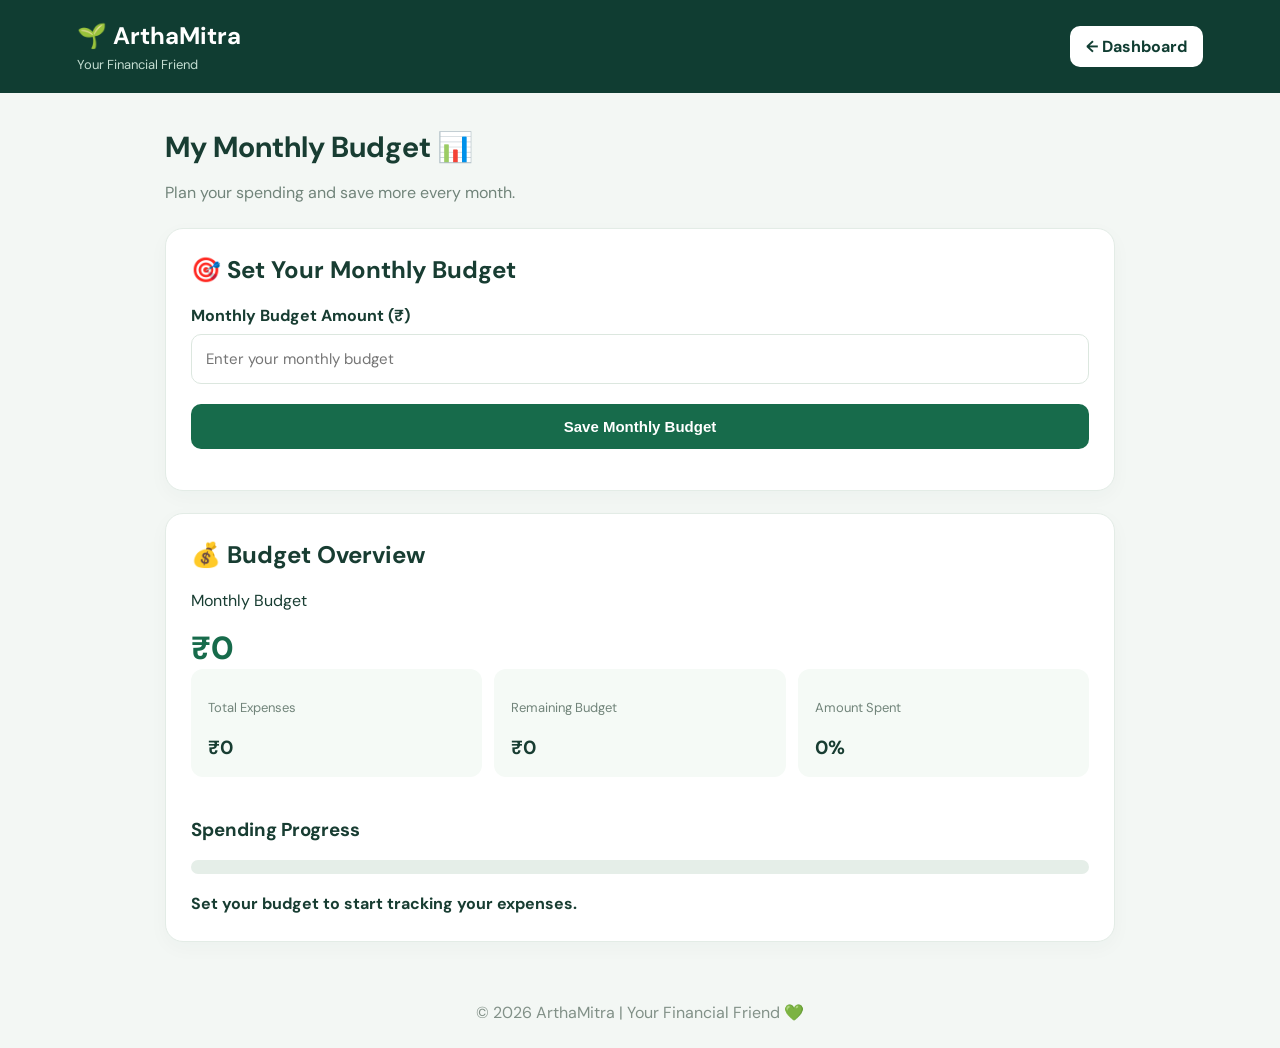
==== frontend/budget.html @ c3c99e1a "Create budget.html" ====
<!DOCTYPE html>
<html lang="en">
<head>
    <meta charset="UTF-8">
    <meta name="viewport" content="width=device-width, initial-scale=1.0">
    <meta name="theme-color" content="#103d32">

    <title>ArthaMitra | Monthly Budget</title>

    <link rel="preconnect" href="https://fonts.googleapis.com">
    <link href="https://fonts.googleapis.com/css2?family=DM+Sans:wght@400;500;600;700;800&display=swap" rel="stylesheet">

    <style>
        * {
            box-sizing: border-box;
        }

        body {
            margin: 0;
            font-family: 'DM Sans', sans-serif;
            background: #f3f7f4;
            color: #183d32;
        }

        header {
            background: #103d32;
            color: white;
            padding: 20px 6%;
            display: flex;
            justify-content: space-between;
            align-items: center;
        }

        header h2 {
            margin: 0;
        }

        header p {
            color: #c4ded2;
            font-size: 13px;
            margin: 5px 0 0;
        }

        .back-btn {
            background: white;
            color: #103d32;
            text-decoration: none;
            padding: 10px 16px;
            border-radius: 10px;
            font-weight: 700;
        }

        .container {
            width: min(950px, 92%);
            margin: 35px auto;
        }

        .welcome {
            margin-bottom: 25px;
        }

        .welcome h1 {
            font-size: 29px;
            margin-bottom: 8px;
        }

        .welcome p {
            color: #71847a;
        }

        .card {
            background: white;
            border: 1px solid #e3ece6;
            border-radius: 18px;
            padding: 25px;
            margin-bottom: 22px;
            box-shadow: 0 6px 20px #173d3208;
        }

        .card h2 {
            margin-top: 0;
        }

        label {
            display: block;
            font-weight: 700;
            margin: 16px 0 8px;
        }

        input {
            width: 100%;
            padding: 14px;
            border: 1px solid #dce7df;
            border-radius: 10px;
            font-size: 15px;
            font-family: inherit;
        }

        button {
            border: none;
            background: #176b4b;
            color: white;
            padding: 14px 20px;
            border-radius: 10px;
            font-weight: 700;
            font-size: 15px;
            cursor: pointer;
        }

        .set-btn {
            width: 100%;
            margin-top: 20px;
        }

        .budget-amount {
            font-size: 32px;
            font-weight: 800;
            color: #176b4b;
        }

        .overview-grid {
            display: grid;
            grid-template-columns: repeat(3, 1fr);
            gap: 12px;
        }

        .overview-item {
            background: #f5faf6;
            padding: 17px;
            border-radius: 12px;
        }

        .overview-item p {
            color: #71847a;
            font-size: 13px;
        }

        .overview-item h3 {
            font-size: 19px;
            margin-bottom: 0;
        }

        .progress-bg {
            height: 14px;
            background: #e5eee8;
            border-radius: 20px;
            overflow: hidden;
        }

        #budgetProgress {
            width: 0%;
            height: 100%;
            background: #26945e;
            transition: width 0.3s;
        }

        #budgetAlert {
            margin-top: 18px;
            font-weight: 700;
            line-height: 1.5;
        }

        footer {
            text-align: center;
            padding: 25px;
            color: #829188;
        }

        @media(max-width: 600px) {
            .overview-grid {
                grid-template-columns: 1fr;
            }

            .card {
                padding: 20px;
            }

            .welcome h1 {
                font-size: 24px;
            }

            header {
                padding: 16px 5%;
            }

            .back-btn {
                font-size: 12px;
                padding: 9px;
            }
        }
    </style>
</head>

<body>

<header>
    <div>
        <h2>🌱 ArthaMitra</h2>
        <p>Your Financial Friend</p>
    </div>

    <a href="dashboard.html" class="back-btn">
        ← Dashboard
    </a>
</header>

<main class="container">

    <section class="welcome">
        <h1>My Monthly Budget 📊</h1>
        <p>Plan your spending and save more every month.</p>
    </section>

    <section class="card">

        <h2>🎯 Set Your Monthly Budget</h2>

        <form id="budgetForm">

            <label for="budgetAmount">
                Monthly Budget Amount (₹)
            </label>

            <input
                type="number"
                id="budgetAmount"
                min="1"
                step="0.01"
                placeholder="Enter your monthly budget"
                required
            >

            <button type="submit" class="set-btn">
                Save Monthly Budget
            </button>

        </form>

        <p id="budgetMessage"></p>

    </section>

    <section class="card">

        <h2>💰 Budget Overview</h2>

        <p>Monthly Budget</p>
        <div class="budget-amount" id="monthlyBudget">₹0</div>

        <div class="overview-grid">

            <div class="overview-item">
                <p>Total Expenses</p>
                <h3 id="monthlyExpenses">₹0</h3>
            </div>

            <div class="overview-item">
                <p>Remaining Budget</p>
                <h3 id="remainingBudget">₹0</h3>
            </div>

            <div class="overview-item">
                <p>Amount Spent</p>
                <h3 id="budgetPercentage">0%</h3>
            </div>

        </div>

        <br>

        <h3>Spending Progress</h3>

        <div class="progress-bg">
            <div id="budgetProgress"></div>
        </div>

        <div id="budgetAlert">
            Set your budget to start tracking your expenses.
        </div>

    </section>

</main>

<footer>
    © 2026 ArthaMitra | Your Financial Friend 💚
</footer>

<script src="js/api.js"></script>
<script src="js/budget.js"></script>

</body>
</html>
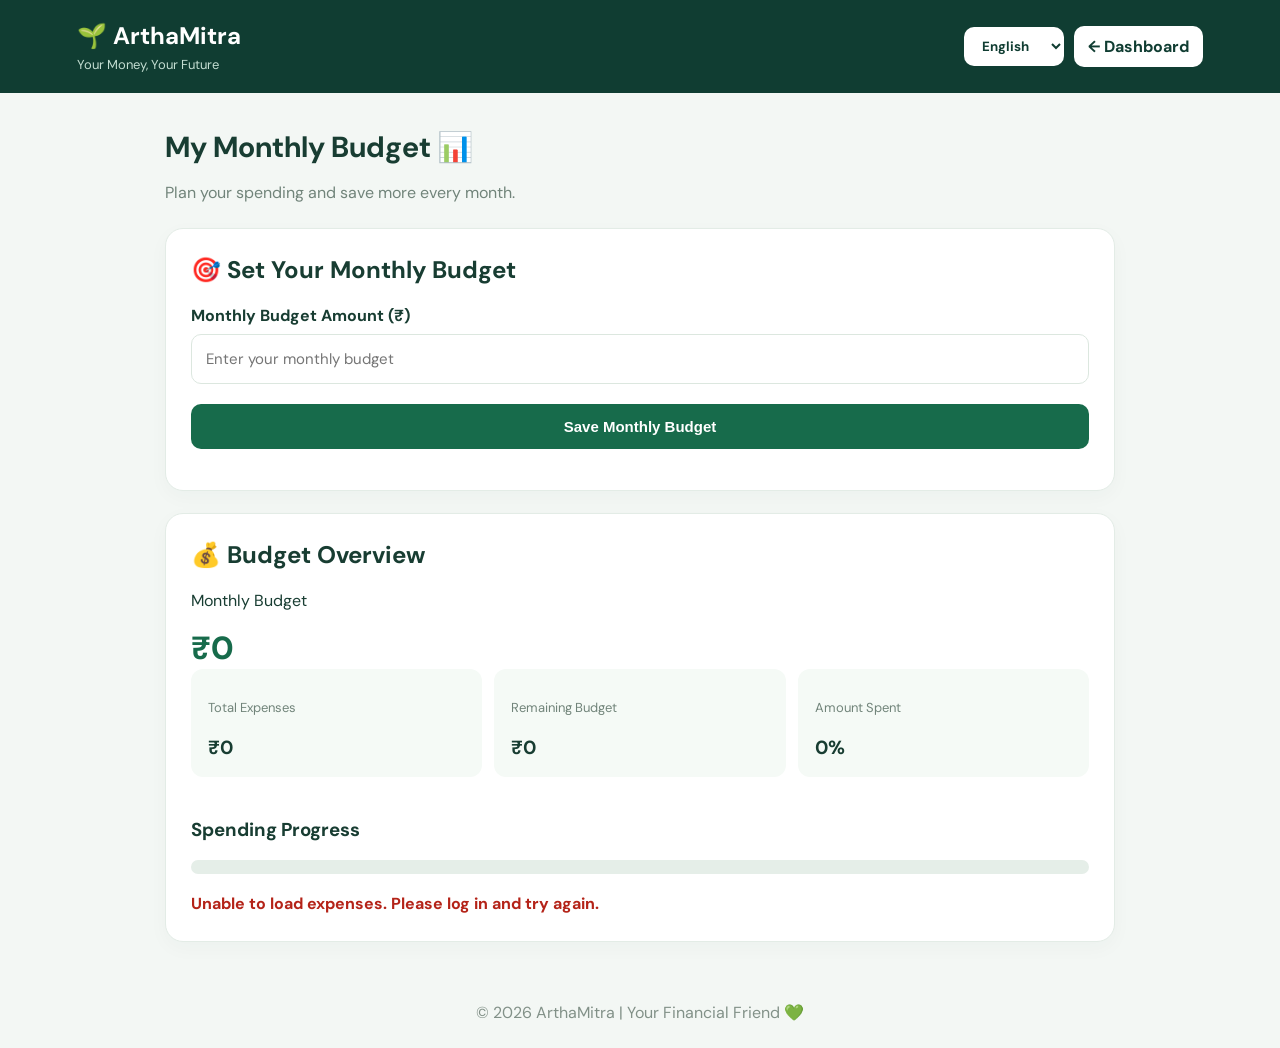
==== commit efe84b8c: "Update budget.html" ====
--- a/frontend/budget.html
+++ b/frontend/budget.html
@@ -5,16 +5,13 @@
     <meta charset="UTF-8">
     <meta name="viewport" content="width=device-width, initial-scale=1.0">
     <meta name="theme-color" content="#103d32">
-
     <title>ArthaMitra | Monthly Budget</title>
 
     <link rel="preconnect" href="https://fonts.googleapis.com">
     <link href="https://fonts.googleapis.com/css2?family=DM+Sans:wght@400;500;600;700;800&display=swap" rel="stylesheet">
 
     <style>
-        * {
-            box-sizing: border-box;
-        }
+        * { box-sizing: border-box; }
 
         body {
             margin: 0;
@@ -30,25 +27,28 @@
             display: flex;
             justify-content: space-between;
             align-items: center;
-        }
-
-        header h2 {
-            margin: 0;
-        }
-
-        header p {
-            color: #c4ded2;
-            font-size: 13px;
-            margin: 5px 0 0;
-        }
-
-        .back-btn {
+            gap: 12px;
+            flex-wrap: wrap;
+        }
+
+        header h2 { margin: 0; }
+        header p { color: #c4ded2; font-size: 13px; margin: 5px 0 0; }
+
+        .header-actions {
+            display: flex;
+            align-items: center;
+            gap: 10px;
+        }
+
+        .back-btn, .language-select {
             background: white;
             color: #103d32;
             text-decoration: none;
-            padding: 10px 16px;
+            padding: 10px 14px;
             border-radius: 10px;
             font-weight: 700;
+            border: none;
+            font-family: inherit;
         }
 
         .container {
@@ -56,18 +56,9 @@
             margin: 35px auto;
         }
 
-        .welcome {
-            margin-bottom: 25px;
-        }
-
-        .welcome h1 {
-            font-size: 29px;
-            margin-bottom: 8px;
-        }
-
-        .welcome p {
-            color: #71847a;
-        }
+        .welcome { margin-bottom: 25px; }
+        .welcome h1 { font-size: 29px; margin-bottom: 8px; }
+        .welcome p { color: #71847a; }
 
         .card {
             background: white;
@@ -78,9 +69,7 @@
             box-shadow: 0 6px 20px #173d3208;
         }
 
-        .card h2 {
-            margin-top: 0;
-        }
+        .card h2 { margin-top: 0; }
 
         label {
             display: block;
@@ -108,10 +97,7 @@
             cursor: pointer;
         }
 
-        .set-btn {
-            width: 100%;
-            margin-top: 20px;
-        }
+        .set-btn { width: 100%; margin-top: 20px; }
 
         .budget-amount {
             font-size: 32px;
@@ -131,15 +117,8 @@
             border-radius: 12px;
         }
 
-        .overview-item p {
-            color: #71847a;
-            font-size: 13px;
-        }
-
-        .overview-item h3 {
-            font-size: 19px;
-            margin-bottom: 0;
-        }
+        .overview-item p { color: #71847a; font-size: 13px; }
+        .overview-item h3 { font-size: 19px; margin-bottom: 0; }
 
         .progress-bg {
             height: 14px;
@@ -155,11 +134,7 @@
             transition: width 0.3s;
         }
 
-        #budgetAlert {
-            margin-top: 18px;
-            font-weight: 700;
-            line-height: 1.5;
-        }
+        #budgetAlert { margin-top: 18px; font-weight: 700; line-height: 1.5; }
 
         footer {
             text-align: center;
@@ -168,26 +143,11 @@
         }
 
         @media(max-width: 600px) {
-            .overview-grid {
-                grid-template-columns: 1fr;
-            }
-
-            .card {
-                padding: 20px;
-            }
-
-            .welcome h1 {
-                font-size: 24px;
-            }
-
-            header {
-                padding: 16px 5%;
-            }
-
-            .back-btn {
-                font-size: 12px;
-                padding: 9px;
-            }
+            .overview-grid { grid-template-columns: 1fr; }
+            .card { padding: 20px; }
+            .welcome h1 { font-size: 24px; }
+            header { padding: 16px 5%; }
+            .back-btn, .language-select { font-size: 12px; padding: 9px; }
         }
     </style>
 </head>
@@ -197,28 +157,36 @@
 <header>
     <div>
         <h2>🌱 ArthaMitra</h2>
-        <p>Your Financial Friend</p>
+        <p data-i18n="app.tagline">Your Money, Your Future</p>
     </div>
 
-    <a href="dashboard.html" class="back-btn">
-        ← Dashboard
-    </a>
+    <div class="header-actions">
+        <select class="language-select"
+                data-language-selector
+                aria-label="Select language"
+                onchange="setLang(this.value)">
+            <option value="en">English</option>
+            <option value="kn">ಕನ್ನಡ</option>
+        </select>
+
+        <a href="dashboard.html" class="back-btn" data-i18n="budget.back">
+            ← Dashboard
+        </a>
+    </div>
 </header>
 
 <main class="container">
 
     <section class="welcome">
-        <h1>My Monthly Budget 📊</h1>
-        <p>Plan your spending and save more every month.</p>
+        <h1 data-i18n="budget.title">My Monthly Budget 📊</h1>
+        <p data-i18n="budget.subtitle">Plan your spending and save more every month.</p>
     </section>
 
     <section class="card">
-
-        <h2>🎯 Set Your Monthly Budget</h2>
+        <h2 data-i18n="budget.set_title">🎯 Set Your Monthly Budget</h2>
 
         <form id="budgetForm">
-
-            <label for="budgetAmount">
+            <label for="budgetAmount" data-i18n="budget.amount_label">
                 Monthly Budget Amount (₹)
             </label>
 
@@ -228,65 +196,62 @@
                 min="1"
                 step="0.01"
                 placeholder="Enter your monthly budget"
+                data-i18n-placeholder="budget.amount_placeholder"
                 required
             >
 
-            <button type="submit" class="set-btn">
+            <button type="submit" class="set-btn" data-i18n="budget.save">
                 Save Monthly Budget
             </button>
-
         </form>
 
-        <p id="budgetMessage"></p>
-
+        <p id="budgetMessage" aria-live="polite"></p>
     </section>
 
     <section class="card">
-
-        <h2>💰 Budget Overview</h2>
-
-        <p>Monthly Budget</p>
+        <h2 data-i18n="budget.overview">💰 Budget Overview</h2>
+
+        <p data-i18n="budget.monthly_budget">Monthly Budget</p>
         <div class="budget-amount" id="monthlyBudget">₹0</div>
 
         <div class="overview-grid">
-
             <div class="overview-item">
-                <p>Total Expenses</p>
+                <p data-i18n="budget.total_expenses">Total Expenses</p>
                 <h3 id="monthlyExpenses">₹0</h3>
             </div>
 
             <div class="overview-item">
-                <p>Remaining Budget</p>
+                <p data-i18n="budget.remaining">Remaining Budget</p>
                 <h3 id="remainingBudget">₹0</h3>
             </div>
 
             <div class="overview-item">
-                <p>Amount Spent</p>
+                <p data-i18n="budget.spent">Amount Spent</p>
                 <h3 id="budgetPercentage">0%</h3>
             </div>
-
         </div>
 
         <br>
 
-        <h3>Spending Progress</h3>
+        <h3 data-i18n="budget.progress">Spending Progress</h3>
 
         <div class="progress-bg">
             <div id="budgetProgress"></div>
         </div>
 
-        <div id="budgetAlert">
+        <div id="budgetAlert" aria-live="polite"
+             data-i18n="budget.initial_alert">
             Set your budget to start tracking your expenses.
         </div>
-
     </section>
 
 </main>
 
-<footer>
+<footer data-i18n="budget.footer">
     © 2026 ArthaMitra | Your Financial Friend 💚
 </footer>
 
+<script src="js/i18n.js"></script>
 <script src="js/api.js"></script>
 <script src="js/budget.js"></script>
 
